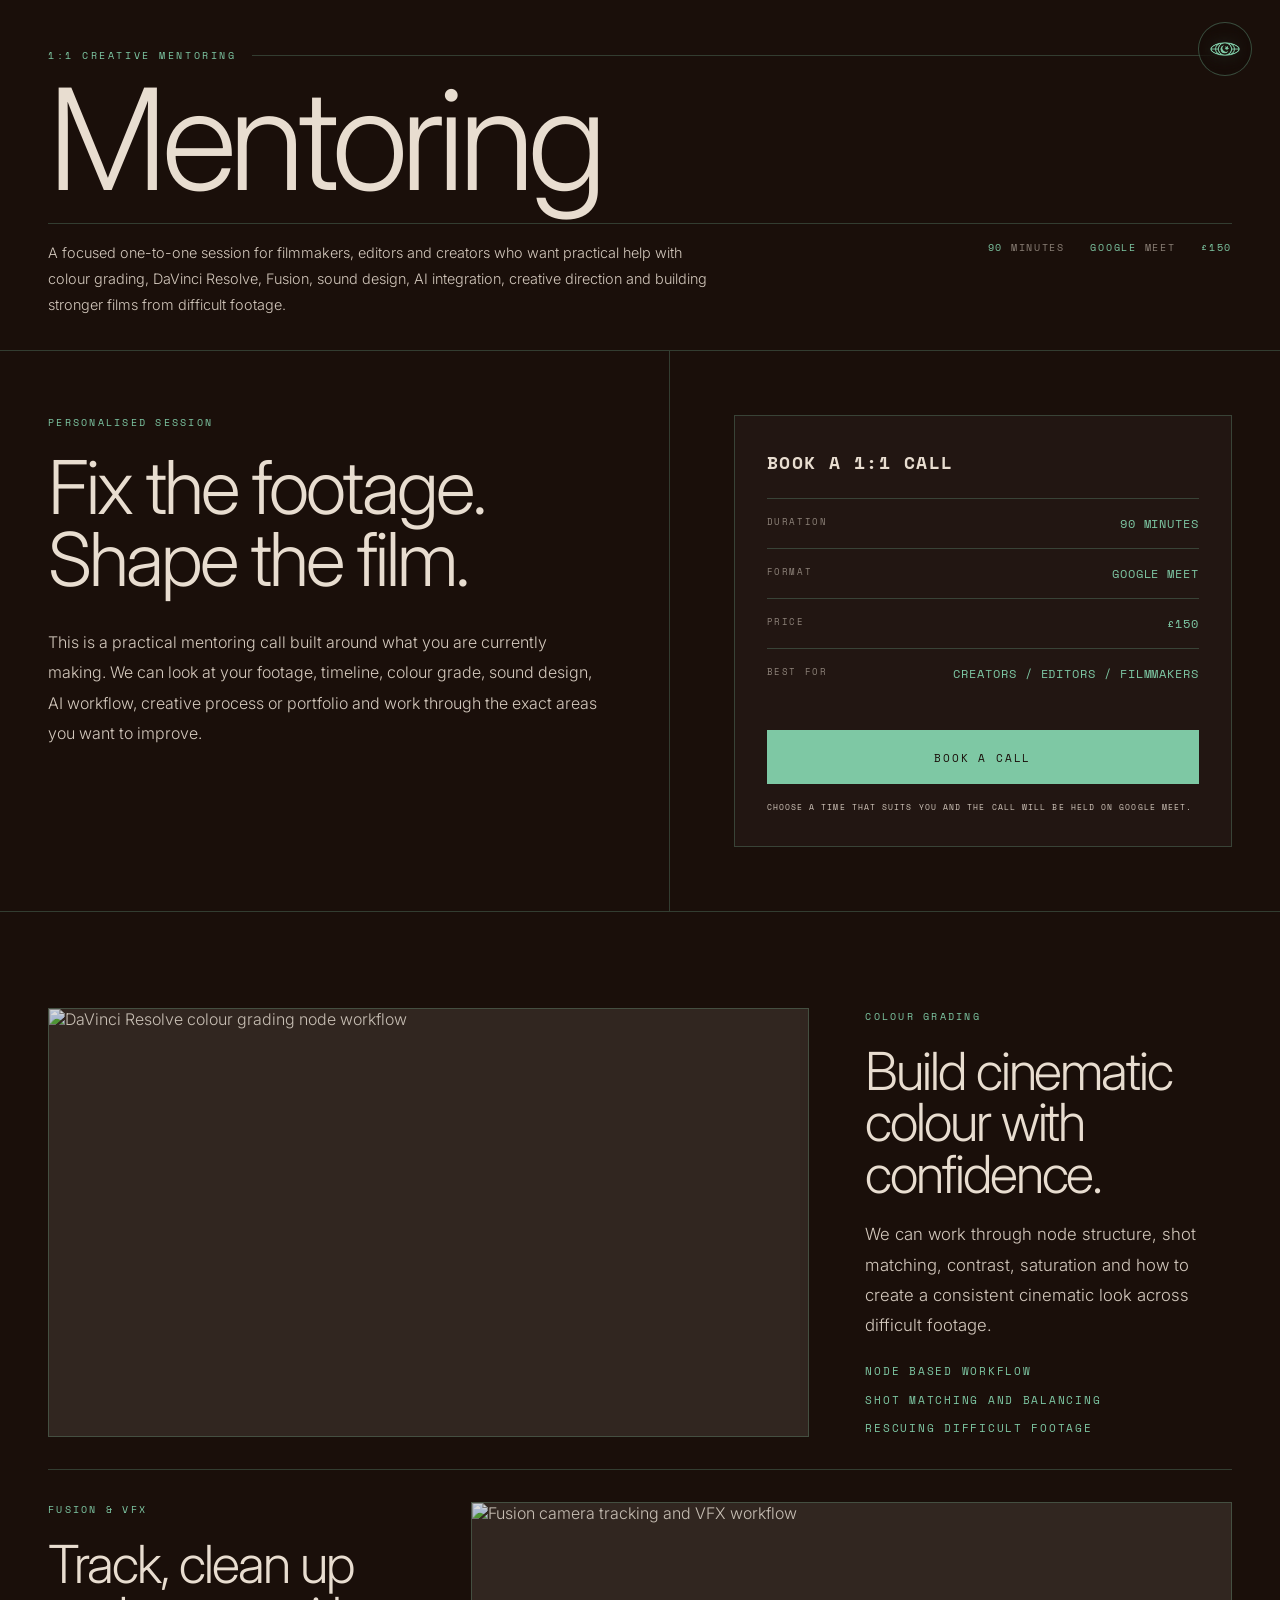
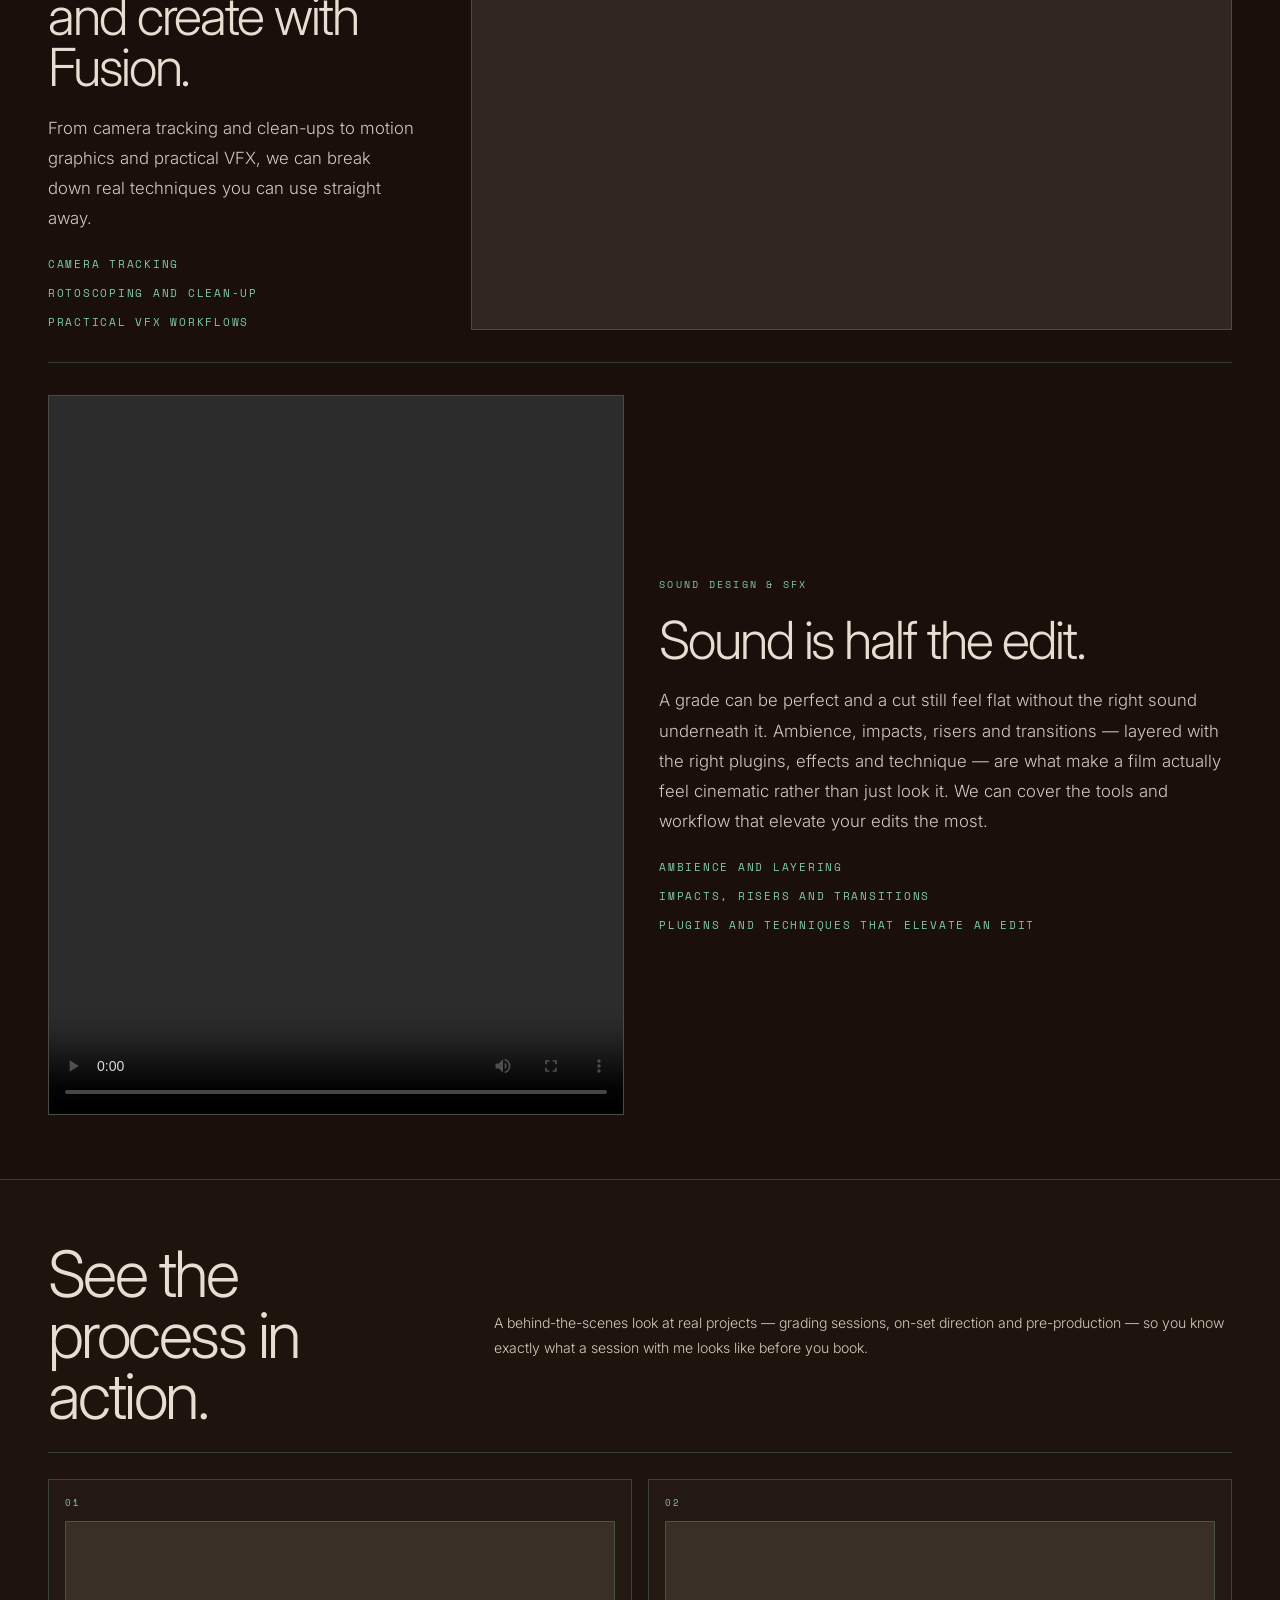
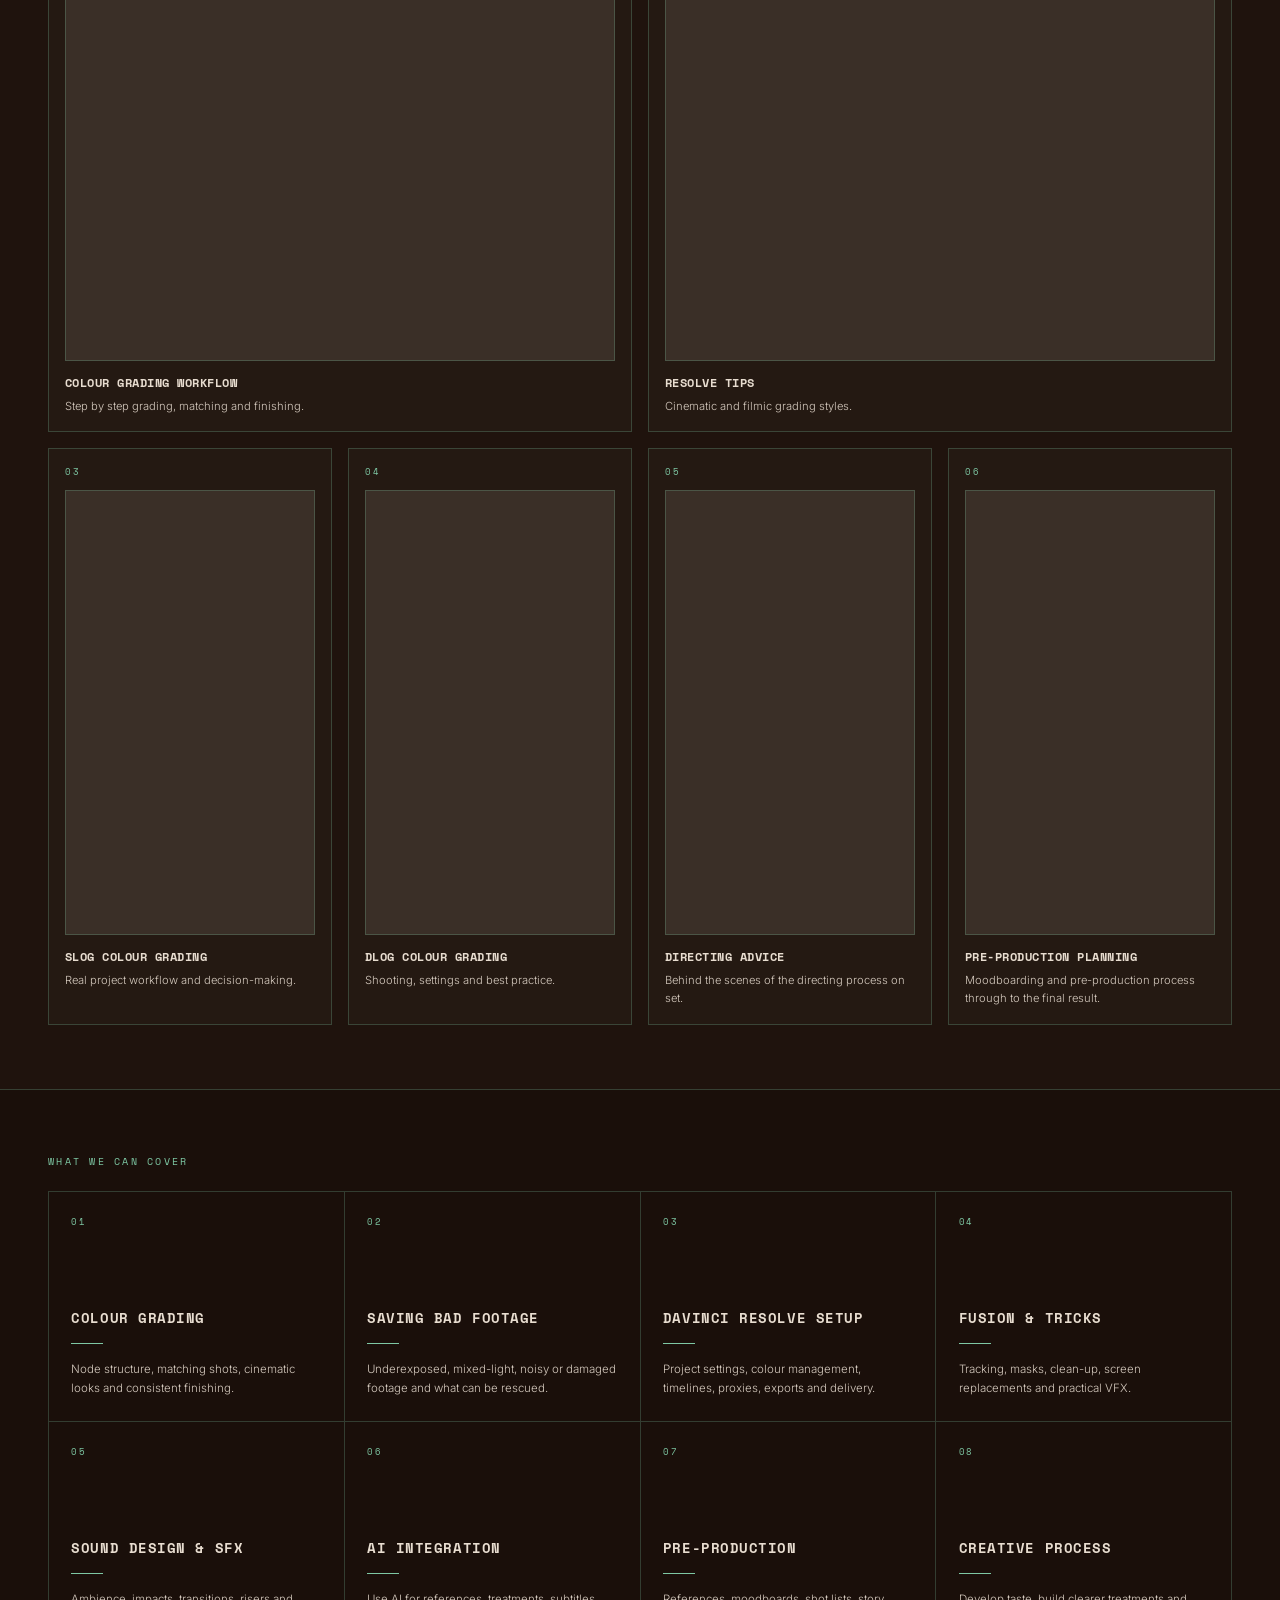
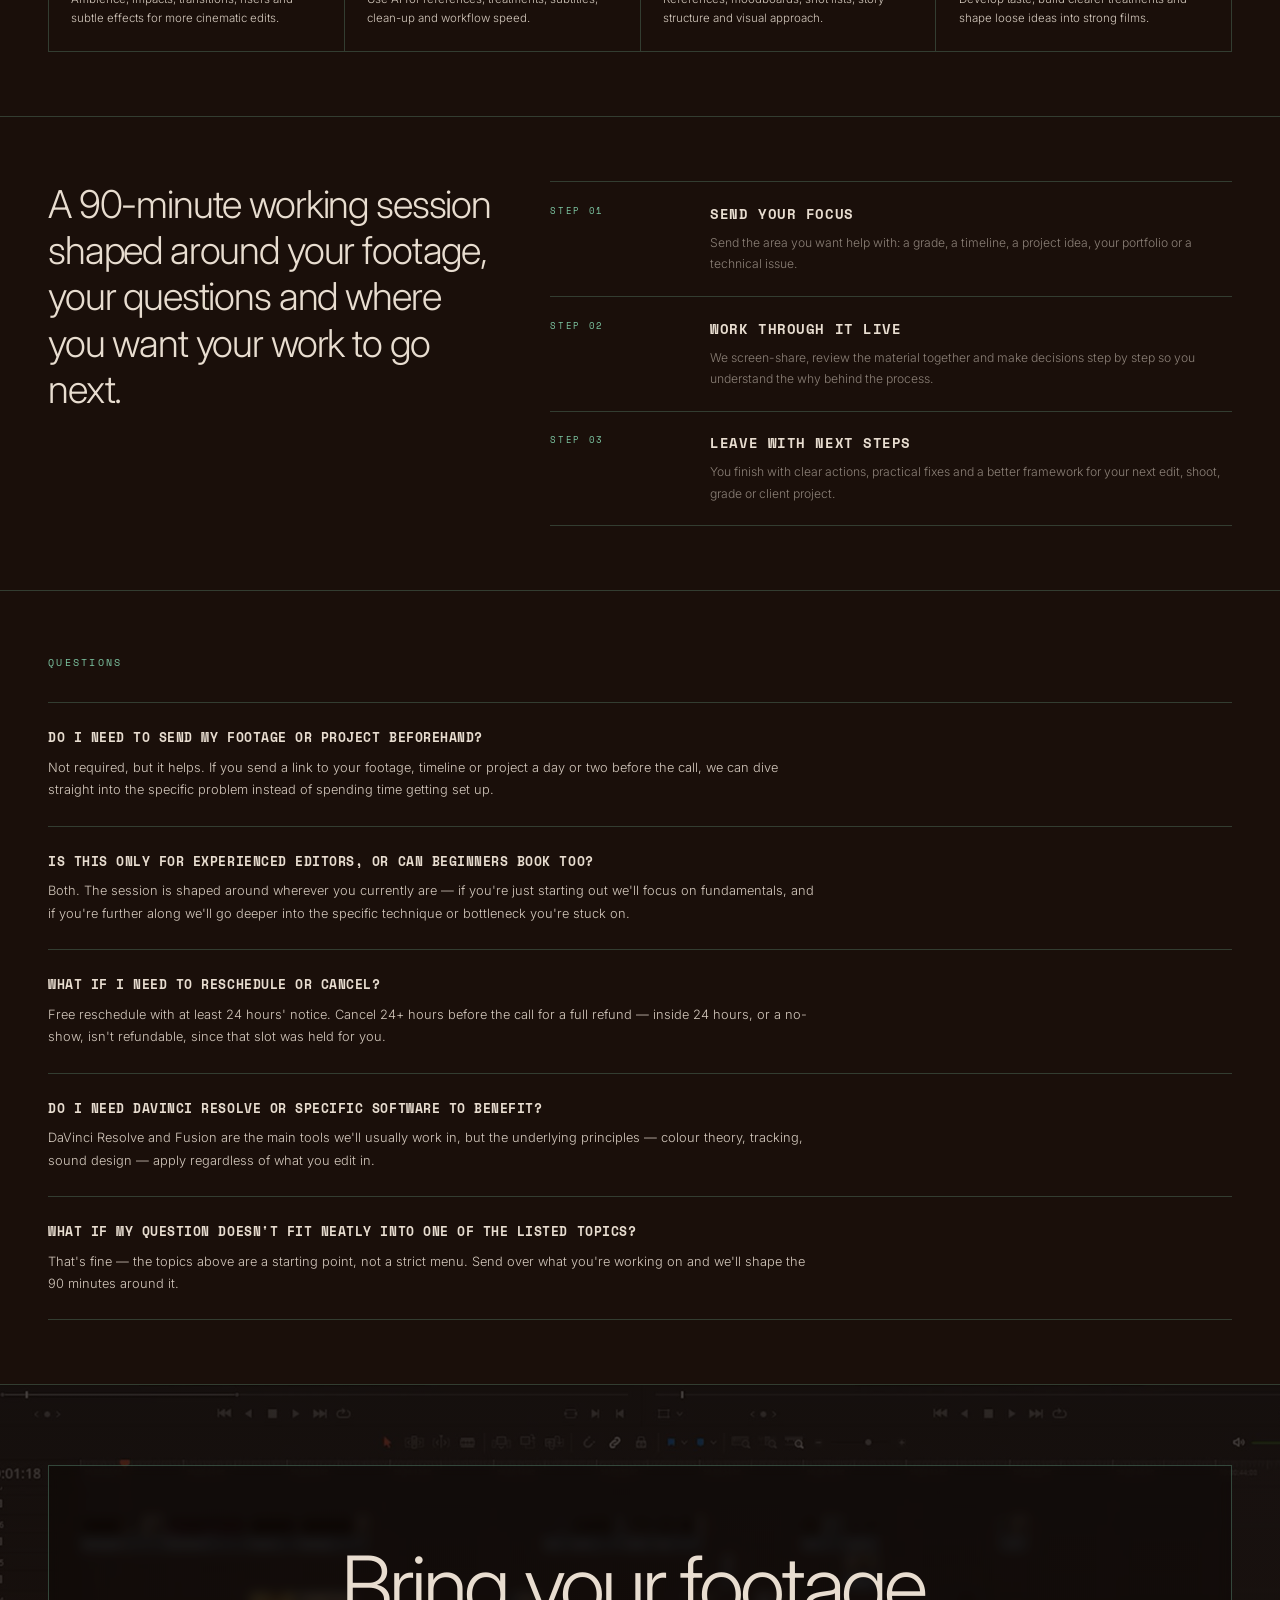
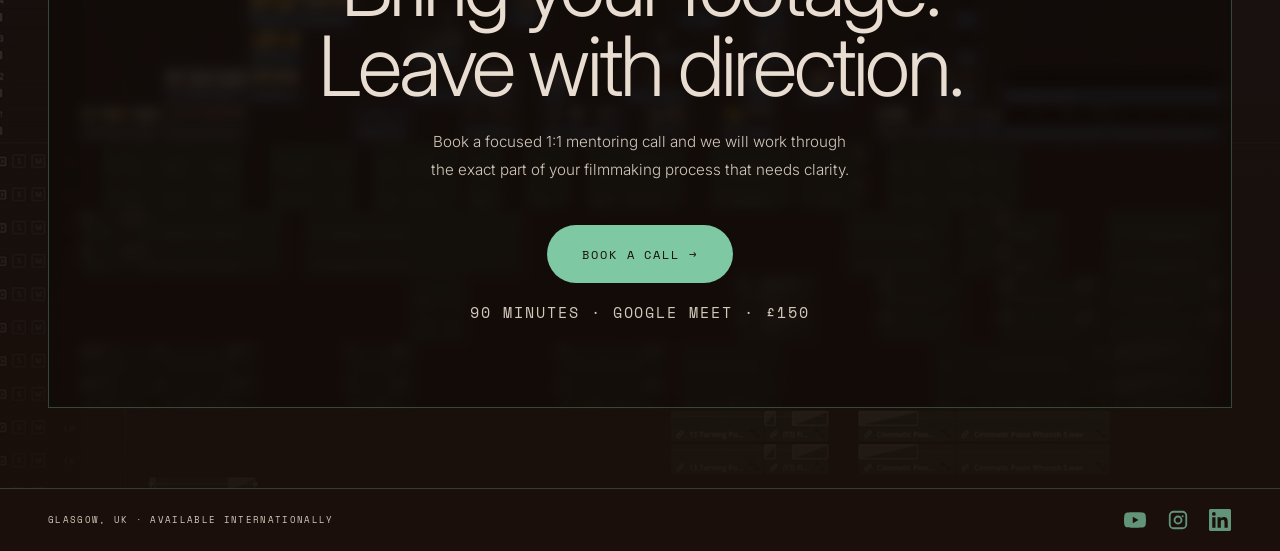
==== mentoring/index.html @ d79105cd "Restructure to clean extensionless URLs and add polish metadata - Set html_handling: "drop-trailing-" ====
<!DOCTYPE html>
<html lang="en">
<head>
<meta charset="utf-8"/>
<meta content="width=device-width, initial-scale=1.0" name="viewport"/>
<title>Mentoring — Zain Aus Saleem</title>
<link href="/assets/images/f623402d7b66.png" rel="icon"/>
<link href="https://fonts.googleapis.com" rel="preconnect"/>
<link crossorigin="" href="https://fonts.gstatic.com" rel="preconnect"/>
<link href="https://fonts.googleapis.com/css2?family=Inter:wght@300;400;500&amp;family=Space+Mono:ital,wght@0,400;0,700;1,400&amp;display=swap" rel="stylesheet"/>
<style>
  *,*::before,*::after{box-sizing:border-box;margin:0;padding:0}
  :root{
    --bg:#1A0F0A;--bg-mid:#1F130D;--bg-card:#211208;
    --cream:#E8DDD0;--cream-dim:rgba(232,221,208,.55);--cream-faint:rgba(232,221,208,.11);
    --mint:#7EC8A4;--mint-rule:rgba(126,200,164,.25);--mint-dim:rgba(126,200,164,.15);
    --mono:'Space Mono',monospace;--sans:'Inter',sans-serif;
  }
  html{background:var(--bg);color:var(--cream);font-family:var(--sans);font-weight:300;scroll-behavior:smooth}
  body{min-height:100vh;overflow-x:hidden}
  a{color:inherit}

  nav{display:grid;grid-template-columns:1fr auto 1fr;align-items:center;padding:1.35rem 3rem;border-bottom:1px solid var(--mint-rule);background:var(--bg)}
  .nav-left,.nav-right{display:flex;gap:2rem;align-items:center}
  .nav-right{justify-content:flex-end}
  nav a{font-family:var(--mono);font-size:.68rem;letter-spacing:.16em;text-transform:uppercase;text-decoration:none;color:rgba(232,221,208,.9);transition:color .2s}
  nav a:hover,nav a.active{color:var(--mint)}
  .nav-logo{display:flex;align-items:center;justify-content:center;width:42px;height:42px}
  .nav-logo img{width:42px;height:42px;display:block;object-fit:contain}

  .masthead{padding:3rem 3rem 2rem;border-bottom:1px solid var(--mint-rule)}
  .eyebrow{font-family:var(--mono);font-size:.64rem;letter-spacing:.25em;text-transform:uppercase;color:var(--mint);display:flex;align-items:center;gap:1rem;margin-bottom:.8rem}
  .eyebrow::after{content:'';height:1px;background:var(--mint-rule);flex:1}
  h1{font-weight:300;font-size:clamp(4rem,11vw,10rem);line-height:.9;letter-spacing:-.045em;color:var(--cream);margin-bottom:1.3rem}
  .masthead-meta{display:grid;grid-template-columns:1.2fr .8fr;gap:4rem;border-top:1px solid var(--mint-rule);padding-top:1rem}
  .masthead-copy{font-size:.9rem;line-height:1.8;color:rgba(232,221,208,.9);max-width:62rem}
  .quick-meta{display:flex;justify-content:flex-end;align-items:flex-start;gap:1.6rem;flex-wrap:wrap;font-family:var(--mono);font-size:.6rem;letter-spacing:.18em;text-transform:uppercase;color:var(--cream-dim)}
  .quick-meta strong{color:var(--mint);font-weight:400}

  .offer{display:grid;grid-template-columns:1.05fr .95fr;border-bottom:1px solid var(--mint-rule);padding:0 3rem}
  .offer-left{padding:4rem 4rem 4rem 0;border-right:1px solid var(--mint-rule)}
  .offer-left h2{font-size:clamp(2.8rem,5.8vw,6.3rem);font-weight:300;line-height:.96;letter-spacing:-.04em;max-width:12ch;margin-bottom:2rem}
  .label{font-family:var(--mono);font-size:.64rem;letter-spacing:.22em;text-transform:uppercase;color:var(--mint);display:block;margin-bottom:1.4rem}
  .offer-left p{font-size:1rem;line-height:1.9;color:rgba(232,221,208,.9);max-width:56rem}
  .booking-wrap{padding:4rem 0 4rem 4rem}
  .booking{height:100%;border:1px solid var(--mint-rule);background:rgba(232,221,208,.035);padding:2rem;display:flex;flex-direction:column;justify-content:space-between;min-height:420px}
  .booking h3{font-family:var(--mono);font-size:1.15rem;letter-spacing:.08em;text-transform:uppercase;margin-bottom:1.4rem}
  .booking-row{display:flex;justify-content:space-between;gap:2rem;padding:1rem 0;border-top:1px solid var(--mint-rule)}
  .booking-row span:first-child{font-family:var(--mono);font-size:.56rem;letter-spacing:.18em;text-transform:uppercase;color:var(--cream-dim)}
  .booking-row span:last-child{font-family:var(--mono);font-size:.72rem;letter-spacing:.08em;text-transform:uppercase;color:var(--mint);text-align:right}
  .book-btn{display:flex;align-items:center;justify-content:center;background:var(--mint);color:var(--bg);padding:1.15rem 1.5rem;text-decoration:none;font-family:var(--mono);font-size:.7rem;letter-spacing:.16em;text-transform:uppercase;margin-top:2rem}
  .note{font-family:var(--mono);font-size:.52rem;line-height:1.7;letter-spacing:.13em;text-transform:uppercase;color:rgba(232,221,208,.9);margin-top:1rem}

  .split-feature{padding:4rem 3rem;border-bottom:1px solid var(--mint-rule)}
  .split-row{display:grid;grid-template-columns:1.35fr .65fr;gap:3.5rem;align-items:center;padding:2rem 0;border-bottom:1px solid var(--mint-rule)}
  .split-row:last-child{border-bottom:none;padding-bottom:0}
  .split-row.reverse{grid-template-columns:.65fr 1.35fr}
  .split-row.reverse .feature-media{order:2}
  .feature-media{border:1px solid var(--mint-rule);background:var(--cream-faint);overflow:hidden;aspect-ratio:16/9}
  .feature-media img,.feature-media video{width:100%;height:100%;object-fit:cover;display:block;filter:brightness(.86) saturate(.95)}
  .split-row.sfx-row{grid-template-columns:minmax(0,36rem) 1fr;gap:2.2rem}
  .split-row.sfx-row .feature-media{aspect-ratio:1080/1350;width:100%}
  .feature-text h2{font-size:clamp(2.1rem,4.1vw,4.5rem);font-weight:300;line-height:.98;letter-spacing:-.04em;margin-bottom:1.2rem}
  .feature-text p{font-size:1.05rem;line-height:1.8;color:rgba(232,221,208,.9);max-width:42rem}
  .mini-list{margin-top:1.4rem;display:grid;gap:.8rem}
  .mini-list span{font-family:var(--mono);font-size:.68rem;letter-spacing:.16em;text-transform:uppercase;color:var(--mint)}

  .video-section{padding:4rem 3rem;border-bottom:1px solid var(--mint-rule);background:var(--bg-mid)}
  .section-title{display:grid;grid-template-columns:.7fr 1.3fr;gap:3rem;align-items:center;border-bottom:1px solid var(--mint-rule);padding-bottom:1.6rem;margin-bottom:1.6rem}
  .section-title h2{font-size:clamp(2.4rem,5vw,5rem);font-weight:300;line-height:.95;letter-spacing:-.04em}
  .section-title p{font-size:.88rem;line-height:1.8;color:rgba(232,221,208,.9);max-width:58rem}
  .video-card{border:1px solid var(--mint-rule);background:rgba(232,221,208,.025);padding:1rem;min-width:0;transition:background .25s,border-color .25s}
  .video-card:hover{background:rgba(126,200,164,.045);border-color:var(--mint)}
  .video-frame{position:relative;overflow:hidden;background:var(--cream-faint);border:1px solid var(--mint-rule)}
  .video-frame video,.video-frame img{width:100%;height:100%;object-fit:cover;display:block;filter:brightness(.9)}
  .ratio-54{aspect-ratio:5/4}.ratio-916{aspect-ratio:9/16}
  .video-card .num{font-family:var(--mono);font-size:.56rem;letter-spacing:.2em;color:var(--mint);display:block;margin-bottom:.75rem}
  .video-card h3{font-family:var(--mono);font-size:.78rem;line-height:1.24;text-transform:uppercase;letter-spacing:.04em;margin-top:.9rem}
  .video-card p{font-size:.7rem;line-height:1.65;color:rgba(232,221,208,.9);margin-top:.4rem}
  .video-row{display:grid;gap:1rem}
  .video-row+.video-row{margin-top:1rem}
  .video-row.features{grid-template-columns:1fr 1fr}
  .video-row.verticals{grid-template-columns:repeat(4,1fr)}

  .topics{padding:4rem 3rem;border-bottom:1px solid var(--mint-rule)}
  .topic-grid{display:grid;grid-template-columns:repeat(4,1fr);border-left:1px solid var(--mint-rule);border-top:1px solid var(--mint-rule)}
  .topic{min-height:230px;padding:1.4rem;border-right:1px solid var(--mint-rule);border-bottom:1px solid var(--mint-rule);display:flex;flex-direction:column;justify-content:space-between;transition:background .25s}
  .topic:hover{background:rgba(126,200,164,.045)}
  .topic .num{font-family:var(--mono);font-size:.56rem;letter-spacing:.2em;color:var(--mint)}
  .topic h3{font-family:var(--mono);font-size:.85rem;line-height:1.25;text-transform:uppercase;letter-spacing:.04em}
  .topic p{font-size:.72rem;line-height:1.7;color:rgba(232,221,208,.9);margin-top:.8rem}
  .rule-line{width:2rem;height:1px;background:var(--mint);margin:1rem 0;transition:width .35s}.topic:hover .rule-line{width:100%}

  .process{padding:4rem 3rem;border-bottom:1px solid var(--mint-rule);display:grid;grid-template-columns:.8fr 1.2fr;gap:3rem}
  .process-intro{font-size:clamp(1.4rem,3vw,2.6rem);line-height:1.2;letter-spacing:-.03em}
  .steps{border-top:1px solid var(--mint-rule)}
  .step{display:grid;grid-template-columns:8rem 1fr;gap:2rem;padding:1.35rem 0;border-bottom:1px solid var(--mint-rule)}
  .step-num{font-family:var(--mono);font-size:.58rem;letter-spacing:.18em;text-transform:uppercase;color:var(--mint)}
  .step h3{font-family:var(--mono);font-size:.86rem;text-transform:uppercase;letter-spacing:.04em;margin-bottom:.5rem}
  .step p{font-size:.76rem;line-height:1.75;color:var(--cream-dim)}

  .faq{padding:4rem 3rem;border-bottom:1px solid var(--mint-rule)}
  .faq-list{border-top:1px solid var(--mint-rule);margin-top:2rem}
  .faq-item{padding:1.5rem 0;border-bottom:1px solid var(--mint-rule)}
  .faq-item h3{font-family:var(--mono);font-size:.82rem;text-transform:uppercase;letter-spacing:.04em;color:var(--cream);margin-bottom:.6rem}
  .faq-item p{font-size:.8rem;line-height:1.75;color:rgba(232,221,208,.9);max-width:48rem}

  .cta{padding:5rem 3rem;position:relative;overflow:hidden}
  .cta-bg{position:absolute;inset:0;width:100%;height:100%;object-fit:cover;object-position:center;filter:brightness(.48) saturate(.92);z-index:0}
  .cta-overlay{position:absolute;inset:0;z-index:1;background:linear-gradient(180deg,rgba(26,15,10,.5) 0%,rgba(26,15,10,.88) 100%)}
  .cta-box{position:relative;z-index:2;border:1px solid rgba(126,200,164,.32);background:rgba(10,6,4,.4);backdrop-filter:blur(6px);-webkit-backdrop-filter:blur(6px);padding:5rem 3.5rem;display:flex;flex-direction:column;align-items:center;text-align:center;gap:0}
  .cta h2{font-weight:300;font-size:clamp(3rem,6.5vw,6.5rem);line-height:.96;letter-spacing:-.045em}
  .cta p{font-size:.95rem;line-height:1.8;color:rgba(232,221,208,.9);margin-top:1.4rem;max-width:48ch;margin-left:auto;margin-right:auto;text-align:center}
  .cta-side{text-align:center;margin-top:2.6rem;display:flex;flex-direction:column;align-items:center}
  .cta-btn{display:inline-flex;align-items:center;justify-content:center;gap:.6rem;background:var(--mint);color:var(--bg);padding:1.3rem 2.2rem;text-decoration:none;font-family:var(--mono);font-size:.74rem;letter-spacing:.16em;text-transform:uppercase;white-space:nowrap;border-radius:999px;transition:transform .25s ease,box-shadow .25s ease}
  .cta-btn:hover{transform:translateY(-3px);box-shadow:0 12px 32px rgba(126,200,164,.32)}
  .cta-side .note{margin-top:1rem;text-align:center}
  footer{border-top:1px solid var(--mint-rule);padding:1.2rem 3rem;display:flex;justify-content:space-between;align-items:center;background:var(--bg)}
  footer span,footer a{font-family:var(--mono);font-size:.55rem;letter-spacing:.15em;text-transform:uppercase;color:rgba(232,221,208,.9);text-decoration:none}
  footer a{color:var(--mint)}
  .fade{opacity:0;transform:translateY(24px);transition:opacity .7s ease,transform .7s ease}.fade.visible{opacity:1;transform:translateY(0)}

  @media(max-width:980px){
    nav,.masthead,.offer,.split-feature,.video-section,.topics,.process,.cta,footer{padding-left:1.4rem;padding-right:1.4rem}
    .offer,.masthead-meta,.section-title,.process{grid-template-columns:1fr}
    .cta-box{padding:2.2rem}
    .offer-left{border-right:none;border-bottom:1px solid var(--mint-rule);padding-right:0}.booking-wrap{padding-left:0}
    .split-row,.split-row.reverse,.split-row.sfx-row{grid-template-columns:1fr;gap:1.5rem}.split-row.reverse .feature-media{order:0}.split-row.sfx-row .feature-media{max-width:16rem}
    .video-row.verticals{grid-template-columns:1fr 1fr}
    .topic-grid{grid-template-columns:1fr 1fr}
  }
  @media(max-width:620px){
    nav{grid-template-columns:1fr auto;gap:1rem}.nav-logo{display:none}.nav-left,.nav-right{gap:1rem}.nav-right{justify-content:flex-start;grid-column:1/3;flex-wrap:wrap}
    .video-row.features,.video-row.verticals,.topic-grid{grid-template-columns:1fr}.video-row.sfx .video-card{max-width:100%}.step{grid-template-columns:1fr;gap:.5rem}
    h1{font-size:clamp(3.4rem,18vw,6rem)}
  }


  /* Unified site navigation */
  .site-nav{
    display:grid !important;
    grid-template-columns:1fr auto 1fr !important;
    align-items:center !important;
    gap:1.5rem !important;
    padding:1.35rem 3rem !important;
    border-bottom:1px solid var(--mint-rule, rgba(126,200,164,.25)) !important;
    background:var(--bg, #1A0F0A) !important;
    position:relative;
    z-index:200;
  }
  .site-nav-left,.site-nav-right{display:flex;align-items:center;gap:2rem;min-width:0;}
  .site-nav-right{justify-content:flex-end;}
  .site-nav a{font-family:var(--mono, "Space Mono", monospace) !important;font-size:.68rem !important;letter-spacing:.16em !important;text-transform:uppercase !important;text-decoration:none !important;color:var(--cream-dim, rgba(232,221,208,.55)) !important;transition:color .2s ease, opacity .2s ease;}
  .site-nav a:hover,.site-nav a.active{color:var(--mint, #7EC8A4) !important;opacity:1;}
  .site-nav-logo{display:flex !important;align-items:center !important;justify-content:center !important;width:42px !important;height:42px !important;justify-self:center !important;}
  .site-nav-logo img{width:42px !important;height:42px !important;display:block !important;object-fit:contain !important;}

  .work-nav-item{position:relative;display:flex;align-items:center;}
  .work-nav-dropdown{
    position:absolute;left:50%;top:calc(100% + .55rem);transform:translate(-50%,-6px);display:flex;flex-direction:column;gap:.45rem;min-width:150px;padding:.15rem 0;opacity:0;pointer-events:none;transition:opacity .24s ease,transform .24s ease;z-index:300;
  }
  .work-nav-item:hover .work-nav-dropdown,.work-nav-item:focus-within .work-nav-dropdown{opacity:1;pointer-events:auto;transform:translate(-50%,0);}
  .site-nav .work-nav-dropdown a{display:block;padding:.68rem .95rem;background:rgba(31,19,13,.86);border:1px solid rgba(126,200,164,.16);font-size:.62rem !important;letter-spacing:.14em !important;color:var(--cream-dim, rgba(232,221,208,.55)) !important;white-space:nowrap;transition:color .2s ease,border-color .2s ease,background .2s ease,transform .2s ease;}
  .site-nav .work-nav-dropdown a:hover,.site-nav .work-nav-dropdown a.active{color:var(--mint, #7EC8A4) !important;border-color:rgba(126,200,164,.42);background:rgba(37,24,17,.92);transform:translateX(3px);}
  @media(max-width:720px){.work-nav-dropdown{position:static;transform:none;opacity:1;pointer-events:auto;display:none;margin-top:.6rem}.work-nav-item:hover .work-nav-dropdown,.work-nav-item:focus-within .work-nav-dropdown{display:flex;transform:none}}

  @media(max-width:720px){
    .site-nav{grid-template-columns:1fr auto !important;padding:1.1rem 1.2rem !important;gap:1rem !important;}
    .site-nav-logo{grid-column:2;grid-row:1;}
    .site-nav-right{grid-column:1/3;grid-row:2;justify-content:flex-start;flex-wrap:wrap;gap:1rem 1.4rem;}
    .site-nav-left{grid-column:1;grid-row:1;}
  }


  .footer-social{display:flex;align-items:center;justify-content:flex-end;gap:1.15rem;}
  .footer-social a{display:inline-flex;align-items:center;justify-content:center;width:24px;height:24px;color:var(--mint,#7EC8A4);opacity:.72;text-decoration:none;transition:opacity .25s ease,transform .25s ease,filter .25s ease;}
  .footer-social a:hover{opacity:1;transform:translateY(-2px);filter:drop-shadow(0 0 10px rgba(126,200,164,.28));}
  .footer-social svg{width:22px;height:22px;display:block;fill:currentColor;}

  video:fullscreen, video:-webkit-full-screen { object-fit: contain !important; background: #000; }

  /* Mint logo hover navigation — shared with homepage/portfolio */
  .logo-menu{position:fixed;top:22px;right:28px;z-index:999;display:flex;flex-direction:column;align-items:flex-end;font-family:var(--mono)}
  .logo-menu::after{content:"";position:absolute;top:100%;right:0;width:100%;height:16px;}
  .logo-menu-trigger{width:54px;height:54px;border:1px solid rgba(126,200,164,.34);border-radius:999px;background:rgba(16,10,7,.34);backdrop-filter:blur(14px);-webkit-backdrop-filter:blur(14px);display:flex;align-items:center;justify-content:center;cursor:pointer;transition:transform .28s ease,border-color .28s ease,background .28s ease,box-shadow .28s ease}
  .logo-menu-trigger:hover,.logo-menu:focus-within .logo-menu-trigger{transform:rotate(8deg) scale(1.03);border-color:rgba(126,200,164,.72);background:rgba(126,200,164,.09);box-shadow:0 0 28px rgba(126,200,164,.14)}
  .logo-dropdown{position:absolute;top:62px;right:0;min-width:214px;padding:14px;background:rgba(12,7,5,.74);border:1px solid rgba(126,200,164,.24);border-radius:18px;backdrop-filter:blur(18px);-webkit-backdrop-filter:blur(18px);box-shadow:0 26px 70px rgba(0,0,0,.42);opacity:0;transform:translateY(-10px);pointer-events:none;transition:opacity .24s ease,transform .24s ease}
  .logo-menu:hover .logo-dropdown,.logo-menu:focus-within .logo-dropdown{opacity:1;transform:translateY(0);pointer-events:auto}
  .logo-dropdown a{display:block;padding:12px 13px;border-radius:12px;font-size:13px;line-height:1;letter-spacing:.18em;text-transform:uppercase;color:rgba(232,221,208,.9);text-decoration:none;text-align:center;transition:color .2s ease,background .2s ease,transform .2s ease}
  .logo-dropdown a:hover,.logo-dropdown a.active{color:var(--mint);background:rgba(126,200,164,.08);transform:translateY(-1px)}
  .logo-dropdown .menu-rule{height:1px;background:var(--mint-rule);margin:0 4px}
  .logo-dropdown .menu-cta{margin-top:8px;background:var(--mint);color:var(--bg);text-align:center;font-weight:700;border-radius:999px}
  .logo-dropdown .menu-cta:hover{color:var(--bg);background:#96ddbd;transform:translateY(-1px)}
  @media(max-width:700px){.logo-menu{top:14px;right:14px}.logo-menu-trigger{width:46px;height:46px}.logo-dropdown{top:54px;min-width:190px}}
</style>
<meta content="1:1 mentoring calls with Zain Aus Saleem on colour grading, editing, sound design and creative direction for filmmakers." name="description"/><link href="/assets/site-lightbox.css" rel="stylesheet"/></head>
<body>
<div class="logo-menu" aria-label="Site menu">
<button class="logo-menu-trigger" aria-label="Open navigation menu">
<img alt="Zain Saleem logo" src="/assets/images/f623402d7b66.png" style="width:34px;height:34px;display:block;filter:drop-shadow(0 0 8px rgba(126,200,164,.22))"/>
</button>
<div class="logo-dropdown">
<a href="/">Home</a>
<a href="/#work">Work</a>
<a href="/#approach">Approach</a>
<a href="/#services">Services</a>
<a href="/#about">About</a>
<div class="menu-rule"></div>
<a class="active" href="/mentoring">Mentoring</a>
<a href="/#contact">Contact</a>
<a class="menu-cta" href="https://calendar.app.google/ZSKW9txWhiyM8vBAA" rel="noopener" target="_blank">Book a call</a>
</div>
</div>
<header class="masthead">
<div class="eyebrow fade">1:1 Creative Mentoring</div>
<h1 class="fade">Mentoring</h1>
<div class="masthead-meta fade">
<p class="masthead-copy">A focused one-to-one session for filmmakers, editors and creators who want practical help with colour grading, DaVinci Resolve, Fusion, sound design, AI integration, creative direction and building stronger films from difficult footage.</p>
<div class="quick-meta"><span><strong>90</strong> Minutes</span><span><strong>Google</strong> Meet</span><span><strong>£150</strong></span></div>
</div>
</header>
<section class="offer">
<div class="offer-left fade">
<span class="label">Personalised session</span>
<h2>Fix the footage. Shape the film.</h2>
<p>This is a practical mentoring call built around what you are currently making. We can look at your footage, timeline, colour grade, sound design, AI workflow, creative process or portfolio and work through the exact areas you want to improve.</p>
</div>
<div class="booking-wrap fade">
<div class="booking">
<div>
<h3>Book a 1:1 Call</h3>
<div class="booking-row"><span>Duration</span><span>90 Minutes</span></div>
<div class="booking-row"><span>Format</span><span>Google Meet</span></div>
<div class="booking-row"><span>Price</span><span>£150</span></div>
<div class="booking-row"><span>Best For</span><span>Creators / Editors / Filmmakers</span></div>
</div>
<div>
<a class="book-btn" href="https://calendar.app.google/ZSKW9txWhiyM8vBAA" rel="noopener" target="_blank">Book A Call</a>
<p class="note">Choose a time that suits you and the call will be held on Google Meet.</p>
</div>
</div>
</div>
</section>
<section class="split-feature">
<div class="split-row fade">
<div class="feature-media"><img alt="DaVinci Resolve colour grading node workflow" decoding="async" loading="lazy" src="https://media.zainaussaleem.com/Mentoring/hf_20260701_112717_d9abc266-3de1-488c-a45a-af4af0838c6b.webp"/></div>
<div class="feature-text">
<span class="label">Colour Grading</span>
<h2>Build cinematic colour with confidence.</h2>
<p>We can work through node structure, shot matching, contrast, saturation and how to create a consistent cinematic look across difficult footage.</p>
<div class="mini-list"><span>Node based workflow</span><span>Shot matching and balancing</span><span>Rescuing difficult footage</span></div>
</div>
</div>
<div class="split-row reverse fade">
<div class="feature-media"><img alt="Fusion camera tracking and VFX workflow" decoding="async" loading="lazy" src="https://media.zainaussaleem.com/Mentoring/hf_20260701_112307_eaa911f5-95f7-4d5e-a376-a1462210a64b.webp"/></div>
<div class="feature-text">
<span class="label">Fusion &amp; VFX</span>
<h2>Track, clean up and create with Fusion.</h2>
<p>From camera tracking and clean-ups to motion graphics and practical VFX, we can break down real techniques you can use straight away.</p>
<div class="mini-list"><span>Camera tracking</span><span>Rotoscoping and clean-up</span><span>Practical VFX workflows</span></div>
</div>
</div>
<div class="split-row sfx-row fade">
<div class="feature-media"><video controls loop="" playsinline="" preload="metadata"><source src="https://media.zainaussaleem.com/Mentoring/compressed/sfx-ever3.mp4" type="video/mp4"/></video></div>
<div class="feature-text">
<span class="label">Sound Design &amp; SFX</span>
<h2>Sound is half the edit.</h2>
<p>A grade can be perfect and a cut still feel flat without the right sound underneath it. Ambience, impacts, risers and transitions — layered with the right plugins, effects and technique — are what make a film actually feel cinematic rather than just look it. We can cover the tools and workflow that elevate your edits the most.</p>
<div class="mini-list"><span>Ambience and layering</span><span>Impacts, risers and transitions</span><span>Plugins and techniques that elevate an edit</span></div>
</div>
</div>
</section>
<section class="video-section">
<div class="section-title fade">
<h2>See the process in action.</h2>
<p>A behind-the-scenes look at real projects — grading sessions, on-set direction and pre-production — so you know exactly what a session with me looks like before you book.</p>
</div>
<div class="video-row features">
<article class="video-card fade">
<span class="num">01</span>
<div class="video-frame ratio-54"><video autoplay="" loop="" muted="" playsinline="" poster="https://media.zainaussaleem.com/Mentoring/hf_20260701_112717_d9abc266-3de1-488c-a45a-af4af0838c6b.webp" preload="metadata"><source src="https://media.zainaussaleem.com/Mentoring/compressed/zeeshan-colour.mp4" type="video/mp4"/></video></div>
<h3>Colour Grading Workflow</h3>
<p>Step by step grading, matching and finishing.</p>
</article>
<article class="video-card fade">
<span class="num">02</span>
<div class="video-frame ratio-54"><video autoplay="" loop="" muted="" playsinline="" poster="https://media.zainaussaleem.com/Mentoring/stills-poster.jpg" preload="metadata"><source src="https://media.zainaussaleem.com/Mentoring/compressed/stills.mp4" type="video/mp4"/></video></div>
<h3>Resolve Tips</h3>
<p>Cinematic and filmic grading styles.</p>
</article>
</div>
<div class="video-row verticals">
<article class="video-card fade">
<span class="num">03</span>
<div class="video-frame ratio-916"><video autoplay="" loop="" muted="" playsinline="" preload="metadata"><source src="https://media.zainaussaleem.com/Mentoring/compressed/colour-grade-room.mp4" type="video/mp4"/></video></div>
<h3>Slog Colour Grading</h3>
<p>Real project workflow and decision-making.</p>
</article>
<article class="video-card fade">
<span class="num">04</span>
<div class="video-frame ratio-916"><video autoplay="" loop="" muted="" playsinline="" preload="metadata"><source src="https://media.zainaussaleem.com/Mentoring/compressed/osmo.mp4" type="video/mp4"/></video></div>
<h3>Dlog Colour Grading</h3>
<p>Shooting, settings and best practice.</p>
</article>
<article class="video-card fade">
<span class="num">05</span>
<div class="video-frame ratio-916"><video autoplay="" loop="" muted="" playsinline="" preload="metadata"><source src="https://media.zainaussaleem.com/Mentoring/compressed/28---saracen-steampunk-biker-launch-3.mp4" type="video/mp4"/></video></div>
<h3>Directing Advice</h3>
<p>Behind the scenes of the directing process on set.</p>
</article>
<article class="video-card fade">
<span class="num">06</span>
<div class="video-frame ratio-916"><video autoplay="" loop="" muted="" playsinline="" preload="metadata"><source src="https://media.zainaussaleem.com/Mentoring/compressed/mooodboard-final--copy.mp4" type="video/mp4"/></video></div>
<h3>Pre-production Planning</h3>
<p>Moodboarding and pre-production process through to the final result.</p>
</article>
</div>
</section>
<section class="topics">
<span class="label">What We Can Cover</span>
<div class="topic-grid">
<div class="topic fade"><span class="num">01</span><div><h3>Colour Grading</h3><div class="rule-line"></div><p>Node structure, matching shots, cinematic looks and consistent finishing.</p></div></div>
<div class="topic fade"><span class="num">02</span><div><h3>Saving Bad Footage</h3><div class="rule-line"></div><p>Underexposed, mixed-light, noisy or damaged footage and what can be rescued.</p></div></div>
<div class="topic fade"><span class="num">03</span><div><h3>DaVinci Resolve Setup</h3><div class="rule-line"></div><p>Project settings, colour management, timelines, proxies, exports and delivery.</p></div></div>
<div class="topic fade"><span class="num">04</span><div><h3>Fusion &amp; Tricks</h3><div class="rule-line"></div><p>Tracking, masks, clean-up, screen replacements and practical VFX.</p></div></div>
<div class="topic fade"><span class="num">05</span><div><h3>Sound Design &amp; SFX</h3><div class="rule-line"></div><p>Ambience, impacts, transitions, risers and subtle effects for more cinematic edits.</p></div></div>
<div class="topic fade"><span class="num">06</span><div><h3>AI Integration</h3><div class="rule-line"></div><p>Use AI for references, treatments, subtitles, clean-up and workflow speed.</p></div></div>
<div class="topic fade"><span class="num">07</span><div><h3>Pre-Production</h3><div class="rule-line"></div><p>References, moodboards, shot lists, story structure and visual approach.</p></div></div>
<div class="topic fade"><span class="num">08</span><div><h3>Creative Process</h3><div class="rule-line"></div><p>Develop taste, build clearer treatments and shape loose ideas into strong films.</p></div></div>
</div>
</section>
<section class="process">
<p class="process-intro fade">A 90-minute working session shaped around your footage, your questions and where you want your work to go next.</p>
<div class="steps fade">
<div class="step"><span class="step-num">Step 01</span><div><h3>Send your focus</h3><p>Send the area you want help with: a grade, a timeline, a project idea, your portfolio or a technical issue.</p></div></div>
<div class="step"><span class="step-num">Step 02</span><div><h3>Work through it live</h3><p>We screen-share, review the material together and make decisions step by step so you understand the why behind the process.</p></div></div>
<div class="step"><span class="step-num">Step 03</span><div><h3>Leave with next steps</h3><p>You finish with clear actions, practical fixes and a better framework for your next edit, shoot, grade or client project.</p></div></div>
</div>
</section>
<!-- FAQ: draft copy, please review and edit answers before treating as final -->
<section class="faq">
<span class="label">Questions</span>
<div class="faq-list">
<div class="faq-item"><h3>Do I need to send my footage or project beforehand?</h3><p>Not required, but it helps. If you send a link to your footage, timeline or project a day or two before the call, we can dive straight into the specific problem instead of spending time getting set up.</p></div>
<div class="faq-item"><h3>Is this only for experienced editors, or can beginners book too?</h3><p>Both. The session is shaped around wherever you currently are — if you're just starting out we'll focus on fundamentals, and if you're further along we'll go deeper into the specific technique or bottleneck you're stuck on.</p></div>
<div class="faq-item"><h3>What if I need to reschedule or cancel?</h3><p>Free reschedule with at least 24 hours' notice. Cancel 24+ hours before the call for a full refund — inside 24 hours, or a no-show, isn't refundable, since that slot was held for you.</p></div>
<div class="faq-item"><h3>Do I need DaVinci Resolve or specific software to benefit?</h3><p>DaVinci Resolve and Fusion are the main tools we'll usually work in, but the underlying principles — colour theory, tracking, sound design — apply regardless of what you edit in.</p></div>
<div class="faq-item"><h3>What if my question doesn't fit neatly into one of the listed topics?</h3><p>That's fine — the topics above are a starting point, not a strict menu. Send over what you're working on and we'll shape the 90 minutes around it.</p></div>
</div>
</section>
<section class="cta">
<img class="cta-bg" alt="" src="/assets/cta-background.jpg"/>
<div class="cta-overlay"></div>
<div class="cta-box">
<div class="fade">
<h2>Bring your footage.<br/>Leave with direction.</h2>
<p>Book a focused 1:1 mentoring call and we will work through the exact part of your filmmaking process that needs clarity.</p>
</div>
<div class="cta-side fade">
<a class="cta-btn" href="https://calendar.app.google/ZSKW9txWhiyM8vBAA" rel="noopener" target="_blank">Book A Call →</a>
<p class="note">90 Minutes · Google Meet · £150</p>
</div>
</div>
</section>
<footer><span>Glasgow, UK · Available internationally</span><div class="footer-social" aria-label="Social links">
<a aria-label="YouTube" href="https://www.youtube.com/@Zainaussaleem" rel="noopener noreferrer" target="_blank"><svg aria-hidden="true" viewBox="0 0 24 24"><path d="M23.5 6.2a3 3 0 0 0-2.1-2.1C19.5 3.6 12 3.6 12 3.6s-7.5 0-9.4.5A3 3 0 0 0 .5 6.2 31.6 31.6 0 0 0 0 12a31.6 31.6 0 0 0 .5 5.8 3 3 0 0 0 2.1 2.1c1.9.5 9.4.5 9.4.5s7.5 0 9.4-.5a3 3 0 0 0 2.1-2.1A31.6 31.6 0 0 0 24 12a31.6 31.6 0 0 0-.5-5.8ZM9.6 15.6V8.4L15.8 12l-6.2 3.6Z"></path></svg></a>
<a aria-label="Instagram" href="https://www.instagram.com/zainaussaleem/" rel="noopener noreferrer" target="_blank"><svg aria-hidden="true" viewBox="0 0 24 24"><path d="M7.2 2h9.6A5.2 5.2 0 0 1 22 7.2v9.6a5.2 5.2 0 0 1-5.2 5.2H7.2A5.2 5.2 0 0 1 2 16.8V7.2A5.2 5.2 0 0 1 7.2 2Zm0 2A3.2 3.2 0 0 0 4 7.2v9.6A3.2 3.2 0 0 0 7.2 20h9.6a3.2 3.2 0 0 0 3.2-3.2V7.2A3.2 3.2 0 0 0 16.8 4H7.2Zm4.8 3.2A4.8 4.8 0 1 1 7.2 12 4.8 4.8 0 0 1 12 7.2Zm0 2A2.8 2.8 0 1 0 14.8 12 2.8 2.8 0 0 0 12 9.2Zm5.05-2.35a1.1 1.1 0 1 1-1.1 1.1 1.1 1.1 0 0 1 1.1-1.1Z"></path></svg></a>

<a aria-label="LinkedIn" href="https://uk.linkedin.com/in/zain-saleem-13a9b6329" rel="noopener noreferrer" target="_blank"><svg aria-hidden="true" viewBox="0 0 24 24"><path d="M20.45 20.45h-3.56v-5.57c0-1.33-.02-3.04-1.85-3.04-1.85 0-2.14 1.45-2.14 2.94v5.67H9.34V9h3.42v1.56h.05c.48-.9 1.64-1.85 3.37-1.85 3.61 0 4.27 2.38 4.27 5.47v6.27ZM5.32 7.43a2.06 2.06 0 1 1 0-4.12 2.06 2.06 0 0 1 0 4.12ZM7.1 20.45H3.53V9H7.1v11.45ZM22.22 0H1.77C.79 0 0 .77 0 1.73v20.54C0 23.23.79 24 1.77 24h20.45c.98 0 1.78-.77 1.78-1.73V1.73C24 .77 23.2 0 22.22 0Z"></path></svg></a>
</div></footer>
<script>
  const els=document.querySelectorAll('.fade');
  const io=new IntersectionObserver(entries=>{entries.forEach(e=>{if(e.isIntersecting){e.target.classList.add('visible');io.unobserve(e.target)}})},{threshold:.12});
  els.forEach(el=>io.observe(el));
</script>
<script defer src="/assets/site-lightbox.js"></script>
</body>
</html>
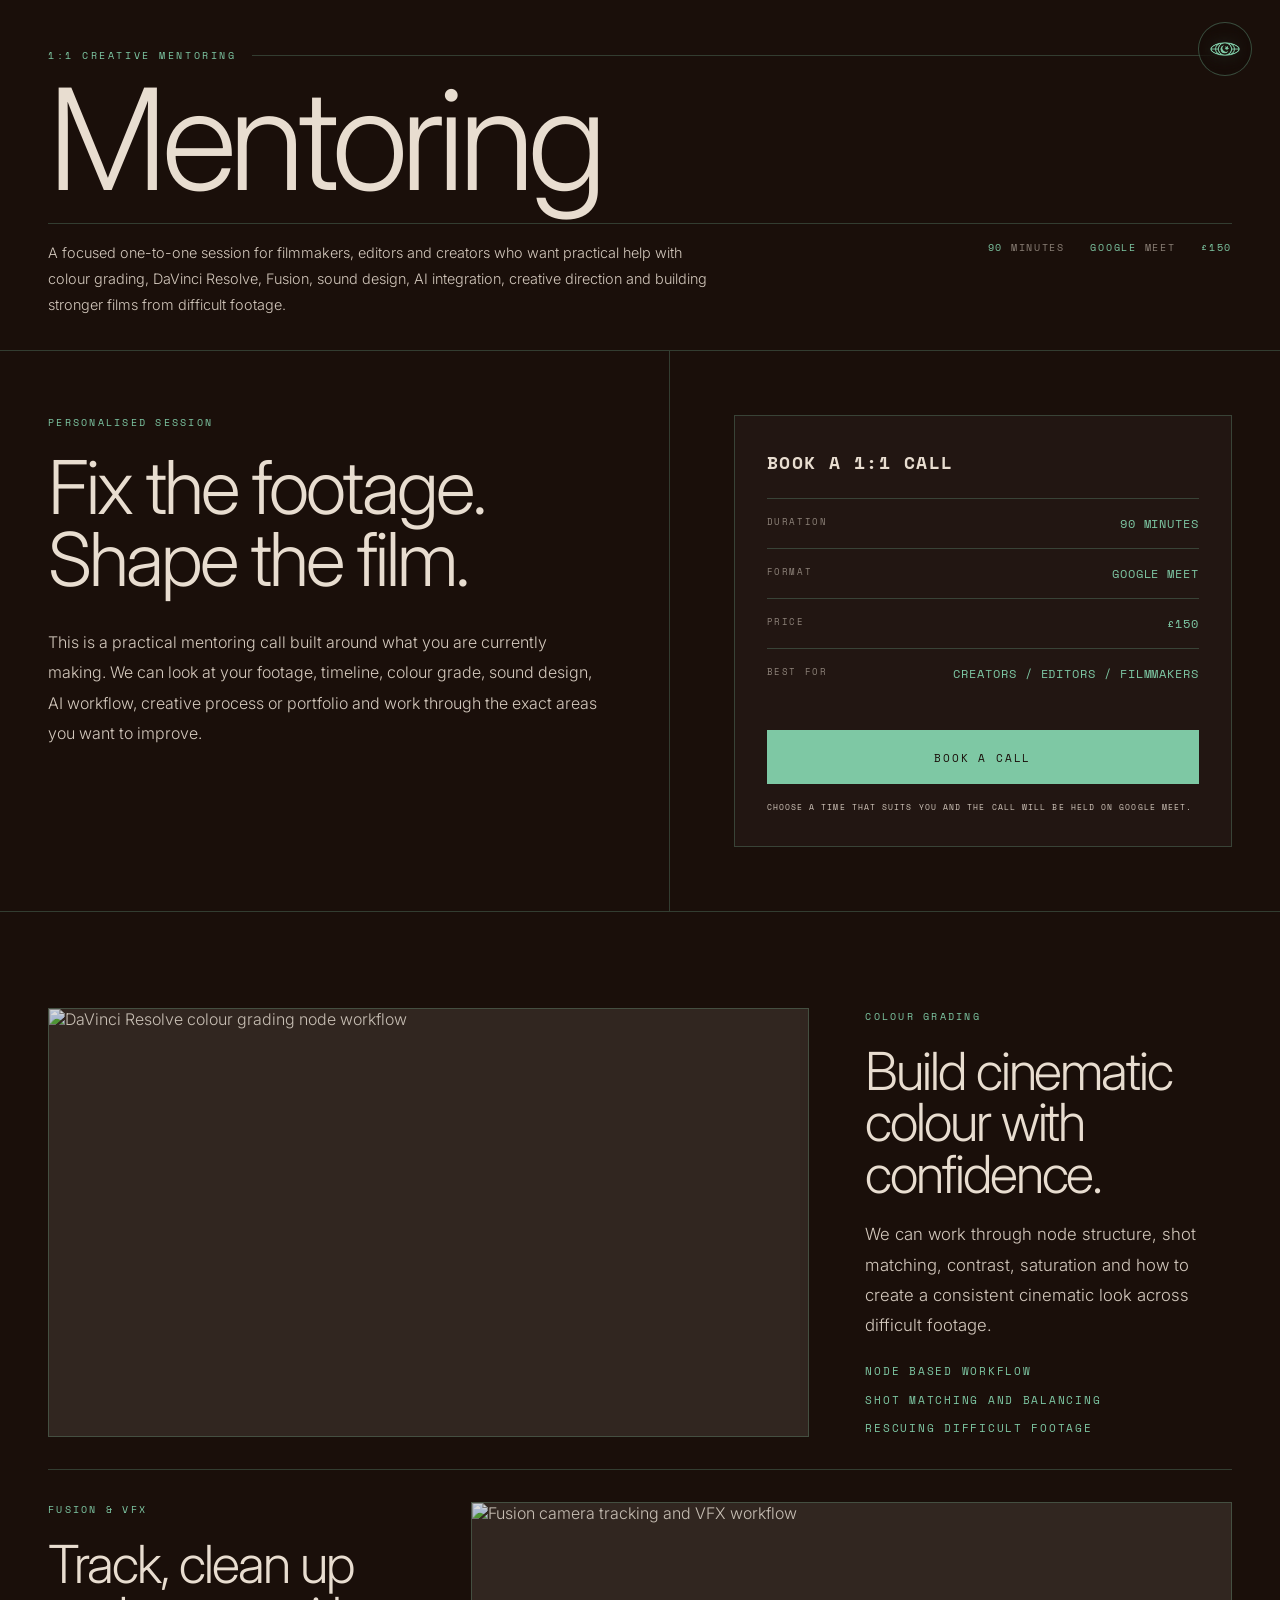
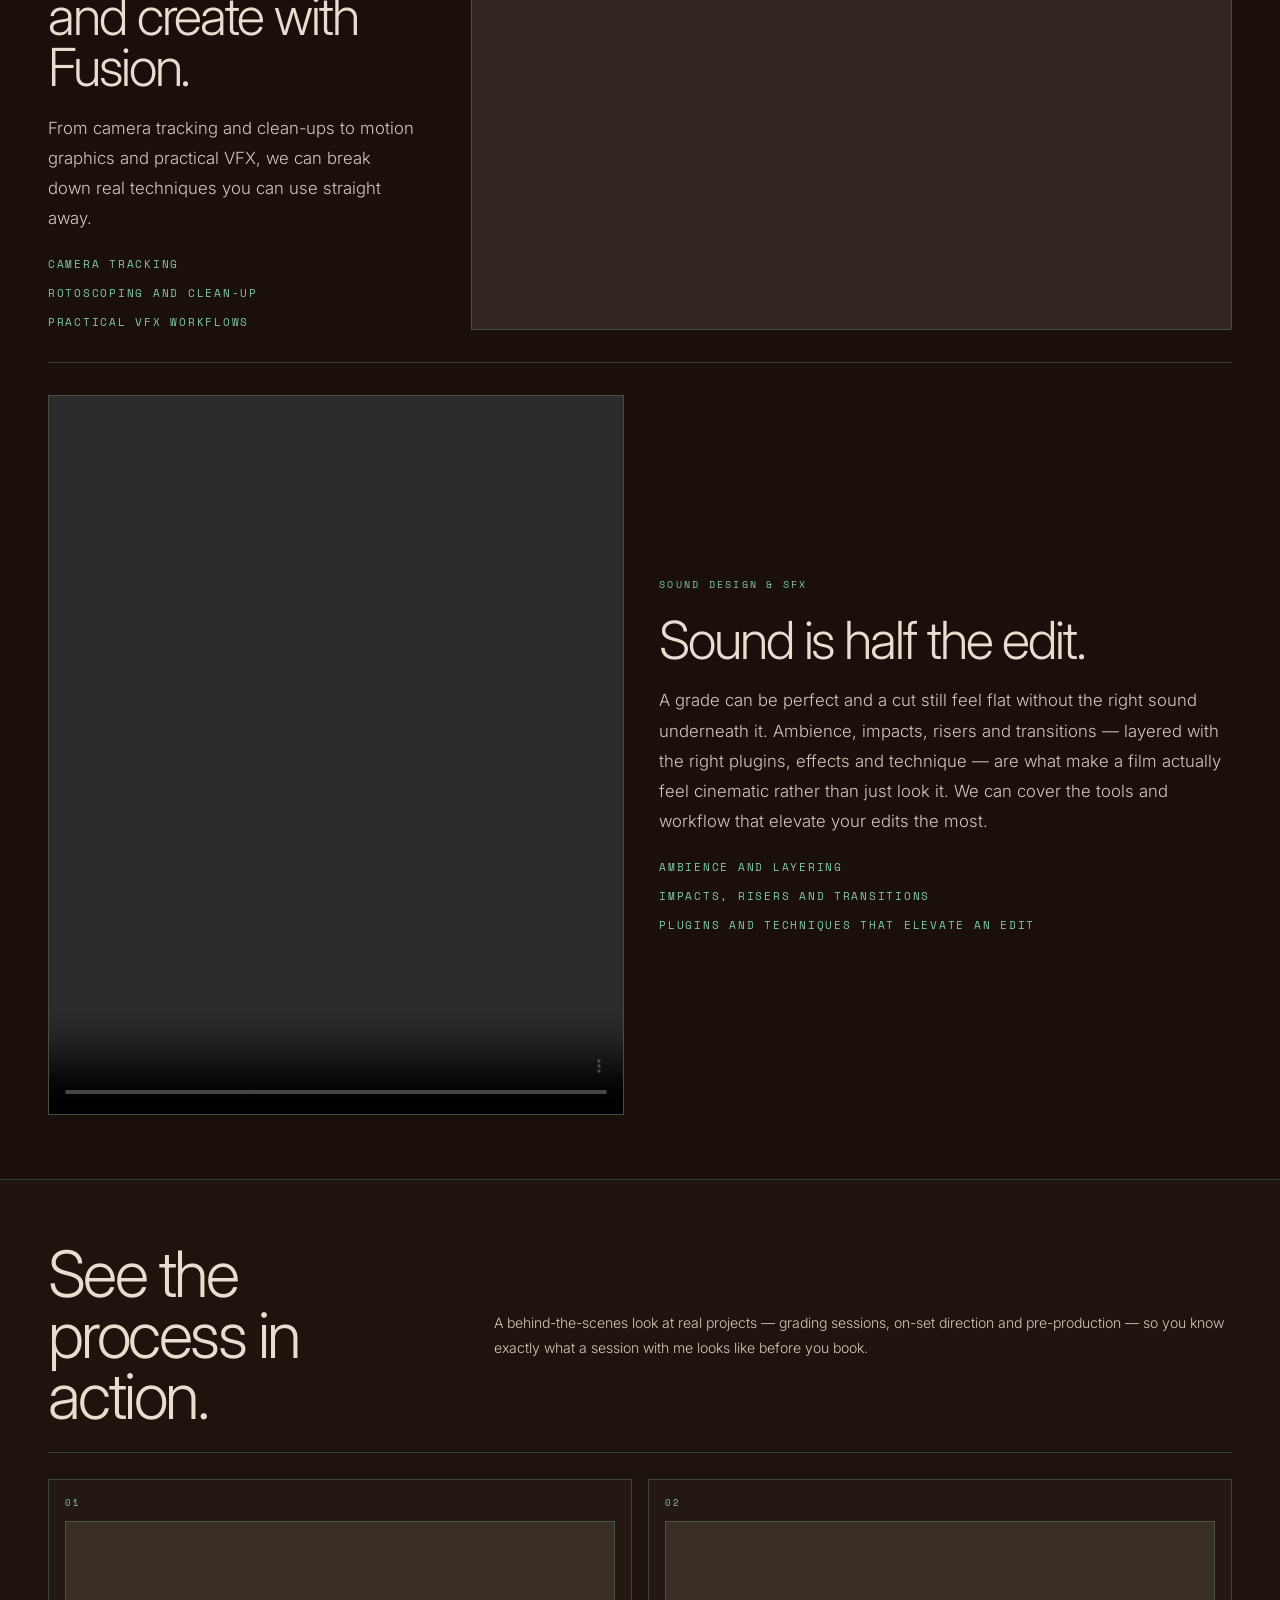
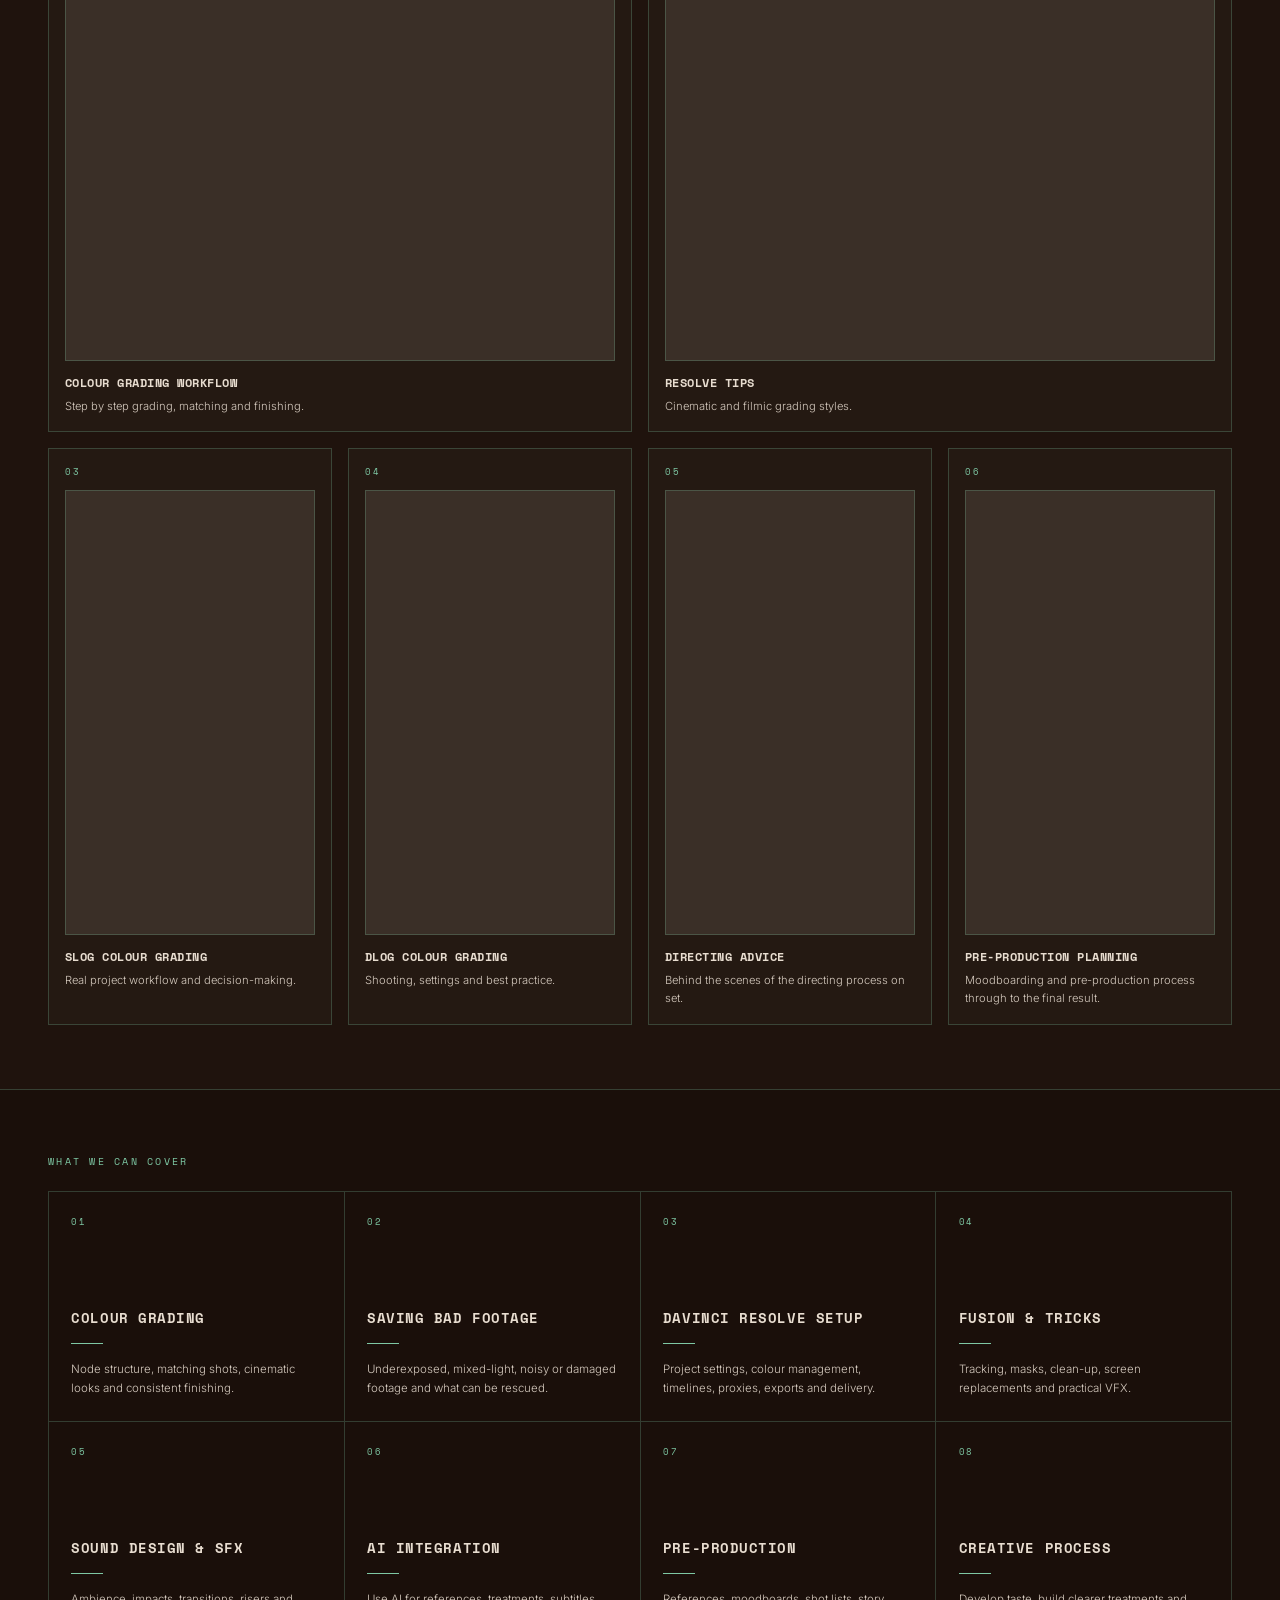
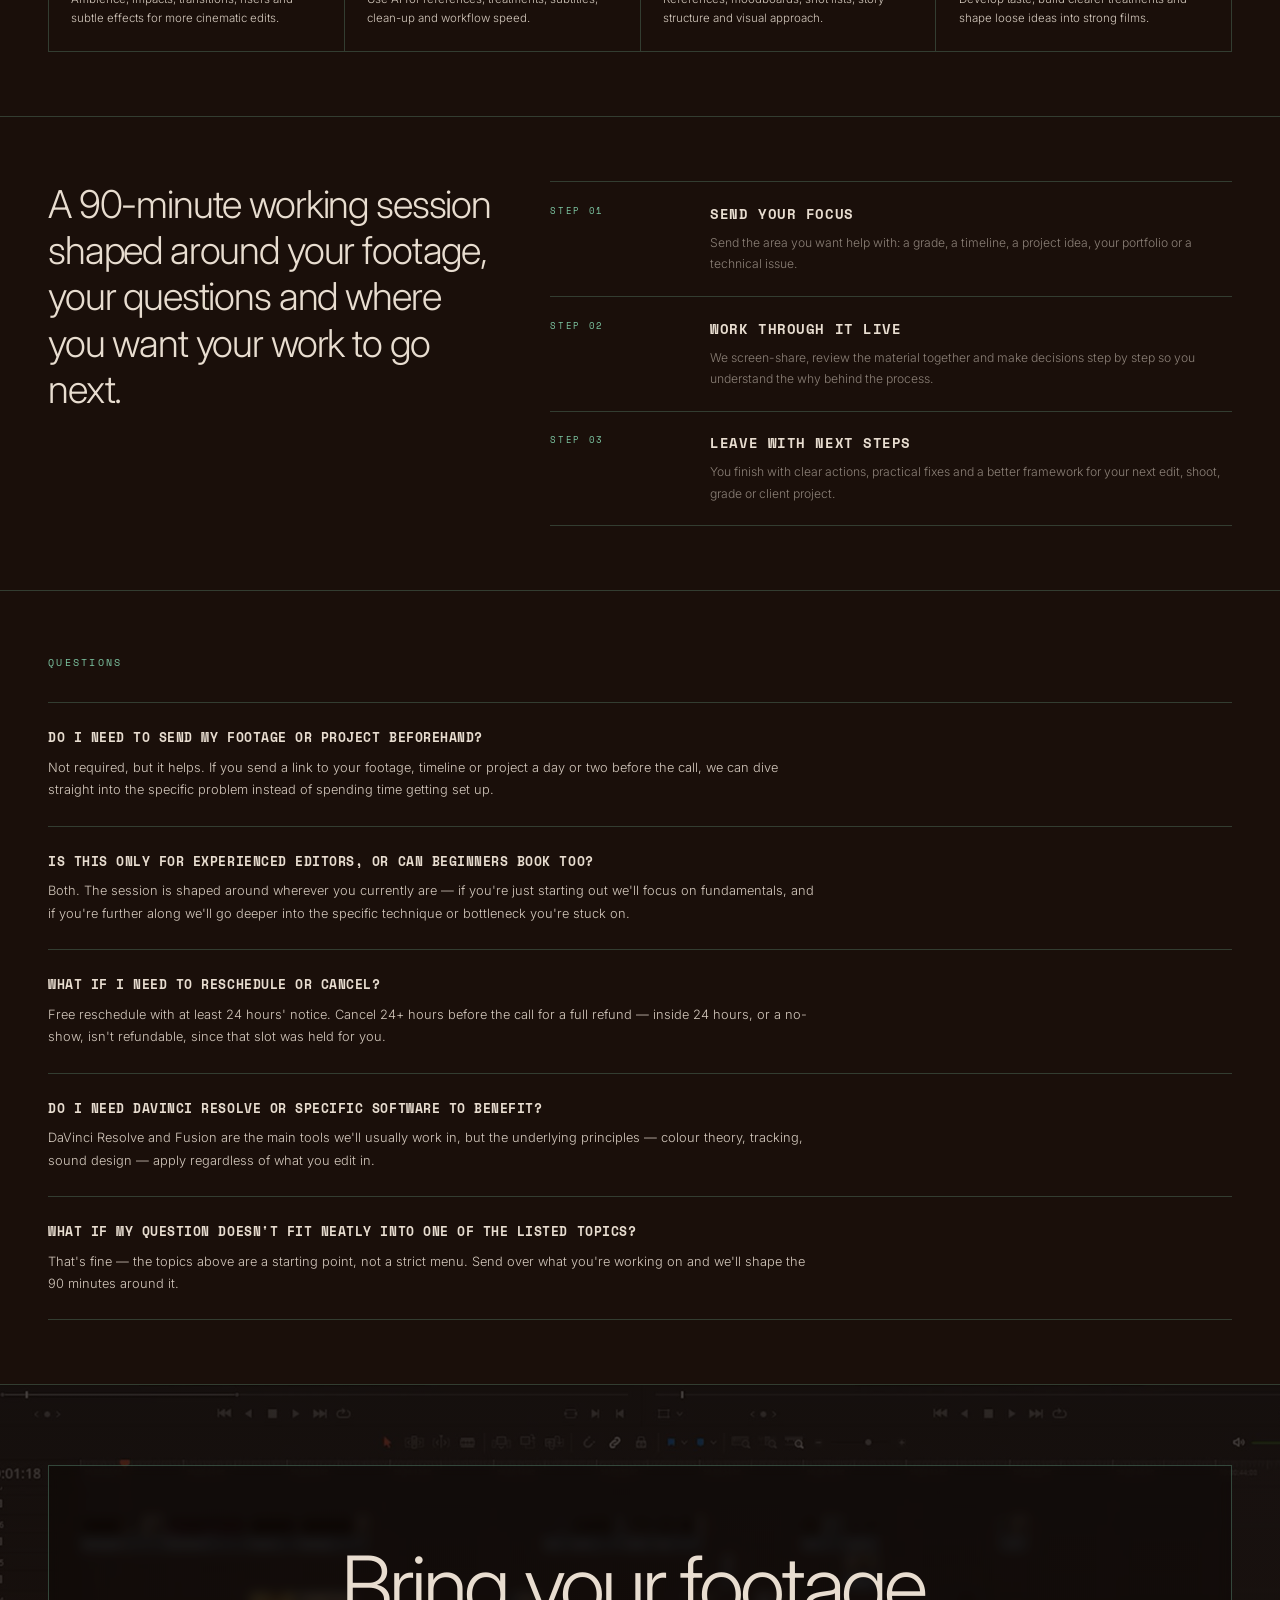
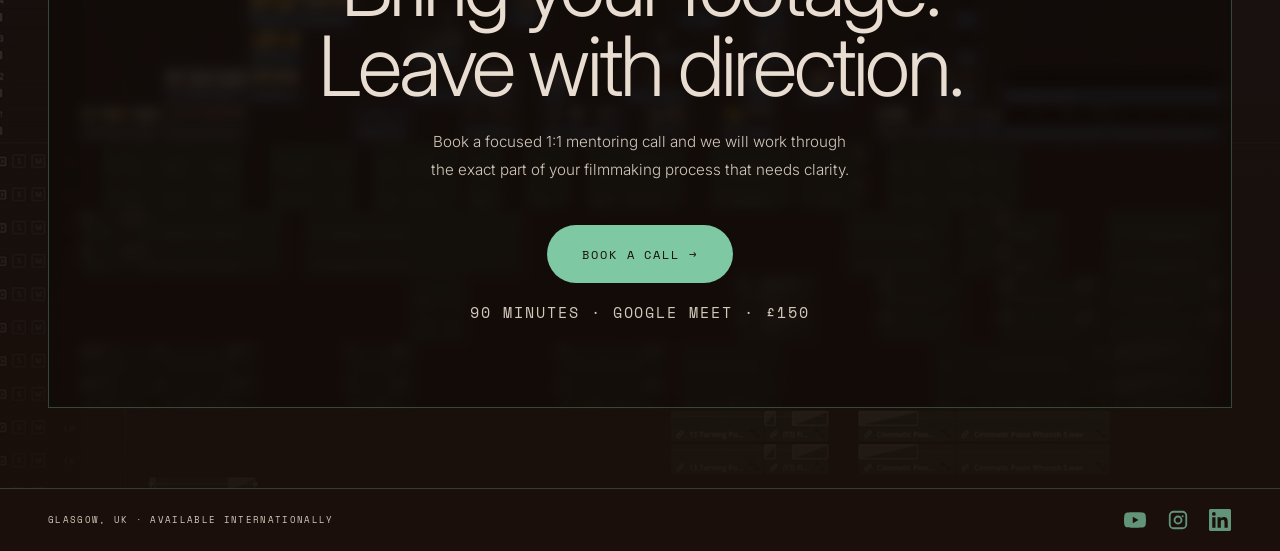
==== commit 4bc79222: "SEO: titles, meta, canonicals, Open Graph, JSON-LD, robots, sitemap, headers, redirects Co-Authored-" ====
--- a/mentoring/index.html
+++ b/mentoring/index.html
@@ -3,7 +3,7 @@
 <head>
 <meta charset="utf-8"/>
 <meta content="width=device-width, initial-scale=1.0" name="viewport"/>
-<title>Mentoring — Zain Aus Saleem</title>
+<title>Filmmaking Mentoring | Zain Aus Saleem</title>
 <link href="/assets/images/f623402d7b66.png" rel="icon"/>
 <link href="https://fonts.googleapis.com" rel="preconnect"/>
 <link crossorigin="" href="https://fonts.gstatic.com" rel="preconnect"/>
@@ -193,7 +193,25 @@
   .logo-dropdown .menu-cta:hover{color:var(--bg);background:#96ddbd;transform:translateY(-1px)}
   @media(max-width:700px){.logo-menu{top:14px;right:14px}.logo-menu-trigger{width:46px;height:46px}.logo-dropdown{top:54px;min-width:190px}}
 </style>
-<meta content="1:1 mentoring calls with Zain Aus Saleem on colour grading, editing, sound design and creative direction for filmmakers." name="description"/><link href="/assets/site-lightbox.css" rel="stylesheet"/></head>
+<link href="/assets/site-lightbox.css" rel="stylesheet"/><meta name="description" content="1:1 filmmaking mentoring calls with Zain Aus Saleem on colour grading, editing, sound design and creative direction."/>
+<link rel="preconnect" href="https://media.zainaussaleem.com" crossorigin/>
+<link rel="apple-touch-icon" href="/assets/images/f623402d7b66.png"/>
+<link rel="canonical" href="https://www.zainaussaleem.com/mentoring"/>
+<meta name="robots" content="index,follow,max-image-preview:large,max-video-preview:-1"/>
+<meta name="theme-color" content="#0a0a0a"/>
+<meta property="og:type" content="website"/>
+<meta property="og:site_name" content="Zain Aus Saleem"/>
+<meta property="og:locale" content="en_GB"/>
+<meta property="og:title" content="Filmmaking Mentoring | Zain Aus Saleem"/>
+<meta property="og:description" content="1:1 filmmaking mentoring calls with Zain Aus Saleem on colour grading, editing, sound design and creative direction."/>
+<meta property="og:url" content="https://www.zainaussaleem.com/mentoring"/>
+<meta property="og:image" content="https://www.zainaussaleem.com/assets/images/d5f335586ae8.jpg"/>
+<meta name="twitter:card" content="summary_large_image"/>
+<meta name="twitter:title" content="Filmmaking Mentoring | Zain Aus Saleem"/>
+<meta name="twitter:description" content="1:1 filmmaking mentoring calls with Zain Aus Saleem on colour grading, editing, sound design and creative direction."/>
+<meta name="twitter:image" content="https://www.zainaussaleem.com/assets/images/d5f335586ae8.jpg"/>
+<script type="application/ld+json">{"@context": "https://schema.org", "@graph": [{"@type": "WebPage", "name": "Filmmaking Mentoring | Zain Aus Saleem", "url": "https://www.zainaussaleem.com/mentoring", "description": "1:1 filmmaking mentoring calls with Zain Aus Saleem on colour grading, editing, sound design and creative direction.", "isPartOf": {"@id": "https://www.zainaussaleem.com/#website"}, "about": {"@id": "https://www.zainaussaleem.com/#person"}}, {"@type": "BreadcrumbList", "itemListElement": [{"@type": "ListItem", "position": 1, "name": "Home", "item": "https://www.zainaussaleem.com/"}, {"@type": "ListItem", "position": 2, "name": "Mentoring", "item": "https://www.zainaussaleem.com/mentoring"}]}]}</script>
+</head>
 <body>
 <div class="logo-menu" aria-label="Site menu">
 <button class="logo-menu-trigger" aria-label="Open navigation menu">
